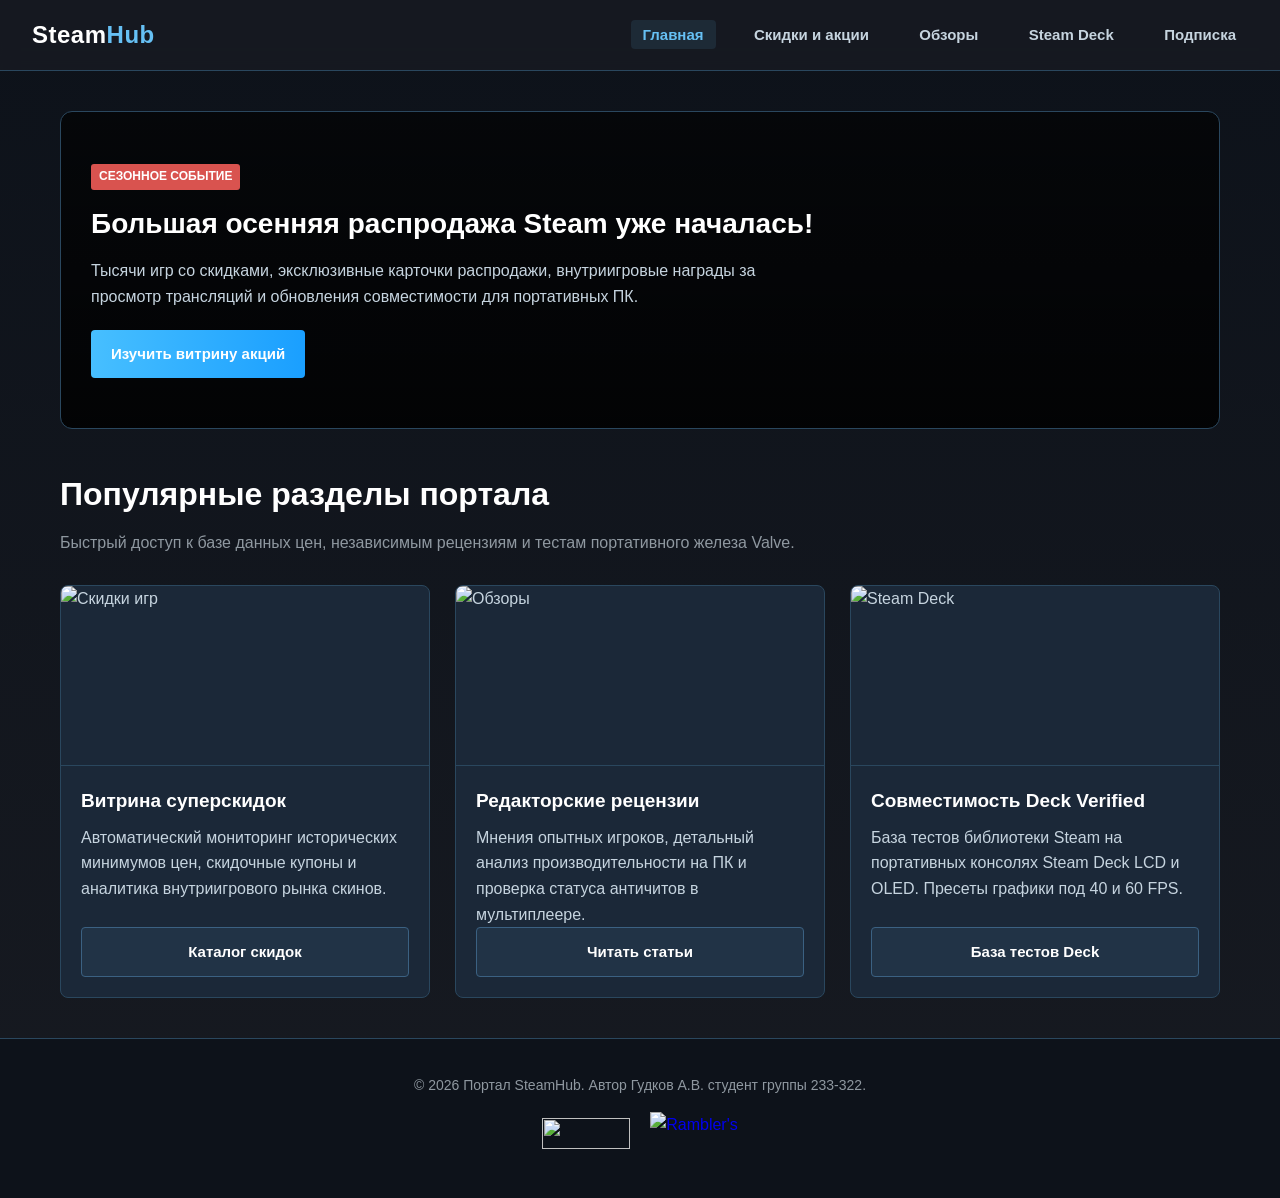
==== index.html @ 80591b8c "index.html" ====
<!DOCTYPE html>
<html lang="ru">
<head>
  <meta charset="UTF-8">
  <title>SteamHub — Главный агрегатор распродаж, онлайна и новостей Steam</title>
  <link rel="stylesheet" href="style.css">

</head>
<body>
  <header>
    <a href="index.html" class="logo">Steam<span>Hub</span></a>
    <nav>
      <a href="index.html" class="active">Главная</a>
      <a href="deals.html">Скидки и акции</a>
      <a href="reviews.html">Обзоры</a>
      <a href="deck.html">Steam Deck</a>
      <a href="feedback.html">Подписка</a>
    </nav>
  </header>

  <main>
    <div class="hero-banner">
      <span class="badge badge-hot">Сезонное событие</span>
      <h2>Большая осенняя распродажа Steam уже началась!</h2>
      <p>Тысячи игр со скидками, эксклюзивные карточки распродажи, внутриигровые награды за просмотр трансляций и обновления совместимости для портативных ПК.</p>
      <a href="deals.html" class="btn" onclick="trackPromoClick()">Изучить витрину акций</a>
    </div>

    <h1>Популярные разделы портала</h1>
    <p class="lead-text">Быстрый доступ к базе данных цен, независимым рецензиям и тестам портативного железа Valve.</p>

    <div class="grid">
      <div class="card">
      <img class="card-img" 
     src="https://static-platform.aghanim.com/cdn-cgi/image/width=1200,quality=80,fit=scale-down,format=webp/news/03/77/7b/9c/03777b9c-41af-417f-b62e-100523e90685.webp" 
     alt="Скидки игр" 
     style="object-fit: cover;">
        <div class="card-body">
          <h3 class="card-title">Витрина суперскидок</h3>
          <p>Автоматический мониторинг исторических минимумов цен, скидочные купоны и аналитика внутриигрового рынка скинов.</p>
          <a href="deals.html" class="btn btn-secondary">Каталог скидок</a>
        </div>
      </div>

      <div class="card">
        <img class="card-img" src="https://images.unsplash.com/photo-1511512578047-dfb367046420?auto=format&fit=crop&w=600&q=80" alt="Обзоры">
        <div class="card-body">
          <h3 class="card-title">Редакторские рецензии</h3>
          <p>Мнения опытных игроков, детальный анализ производительности на ПК и проверка статуса античитов в мультиплеере.</p>
          <a href="reviews.html" class="btn btn-secondary">Читать статьи</a>
        </div>
      </div>

    <div class="card">
 <img class="card-img" src="https://images.unsplash.com/photo-1550745165-9bc0b252726f?auto=format&fit=crop&w=600&q=80" alt="Steam Deck">
  <div class="card-body">
    <h3 class="card-title">Совместимость Deck Verified</h3>
    <p>База тестов библиотеки Steam на портативных консолях Steam Deck LCD и OLED. Пресеты графики под 40 и 60 FPS.</p>
    <a href="deck.html" class="btn btn-secondary">База тестов Deck</a>
  </div>
</div>
    </div>
  </main>

  <footer>
    <p class="footer-text">© 2026 Портал SteamHub. Автор Гудков А.В. студент группы 233-322.</p>
    <div class="counters-block">
      <!-- ИНФОРМЕР LIVEINTERNET -->
<a href="https://www.liveinternet.ru/click"
target="_blank"><img id="licnt5E68" width="88" height="31" style="border:0" 
title="LiveInternet: показано число просмотров и посетителей за 24 часа"
src="[data-uri]"
alt=""/></a><script>(function(d,s){d.getElementById("licnt5E68").src=
"https://counter.yadro.ru/hit?t54.6;r"+escape(d.referrer)+
((typeof(s)=="undefined")?"":";s"+s.width+"*"+s.height+"*"+
(s.colorDepth?s.colorDepth:s.pixelDepth))+";u"+escape(d.URL)+
";h"+escape(d.title.substring(0,150))+";"+Math.random()})
(document,screen)</script>
<!-- Top100 (Kraken) Counter -->
<script>
    (function (w, d, c) {
    (w[c] = w[c] || []).push(function() {
        var options = {
            project: 7752717,
        };
        try {
            w.top100Counter = new top100(options);
        } catch(e) { }
    });
    var n = d.getElementsByTagName("script")[0],
    s = d.createElement("script"),
    f = function () { n.parentNode.insertBefore(s, n); };
    s.type = "text/javascript";
    s.async = true;
    s.src =
    (d.location.protocol == "https:" ? "https:" : "http:") +
    "//st.top100.ru/top100/top100.js";

    if (w.opera == "[object Opera]") {
    d.addEventListener("DOMContentLoaded", f, false);
} else { f(); }
})(window, document, "_top100q");
</script>
  <!-- Видимый виджет Рамблер/топ-100 -->
<a href="https://top100.rambler.ru/home?id=7752717" target="_blank" style="text-decoration:none;">
  <img src="https://kraken.rambler.ru/cnt/?project=7752717" 
       alt="Rambler's Top100" 
       width="88" 
       height="31" 
       style="border:0; display:inline-block;" />
</a>
<!-- END Top100 (Kraken) Counter -->
     
    </div>
  </footer>

  <script>
    function trackPromoClick() {
      if (window._tmr) { _tmr.push({ type: 'reachGoal', goal: 'click_promo_banner' }); }
      if (window.top100Counter) { window.top100Counter.trackEvent('click_promo_banner'); }
    }
  </script>
</body>
</html>
---- style.css ----
:root {
  --bg-darker: #0d121a;
  --bg-primary: #171a21;
  --bg-secondary: #1b2838;
  --bg-card: #213346;
  --accent-blue: #66c0f4;
  --accent-blue-hover: #419cd0;
  --accent-green: #a4d007;
  --accent-discount: #4c6b22;
  --text-main: #c6d4df;
  --text-muted: #8f98a0;
  --text-bright: #ffffff;
  --badge-verified: #59bf40;
  --badge-playable: #e5b324;
}

* { box-sizing: border-box; margin: 0; padding: 0; }

body {
  font-family: 'Segoe UI', -apple-system, BlinkMacSystemFont, Roboto, Oxygen, Ubuntu, sans-serif;
  background: linear-gradient(180deg, var(--bg-darker) 0%, var(--bg-primary) 100%);
  color: var(--text-main);
  line-height: 1.6;
  min-height: 100vh;
  display: flex;
  flex-direction: column;
}

header {
  background-color: rgba(23, 26, 33, 0.95);
  backdrop-filter: blur(8px);
  position: sticky;
  top: 0;
  z-index: 1000;
  padding: 16px 32px;
  display: flex;
  justify-content: space-between;
  align-items: center;
  border-bottom: 1px solid #2a475e;
}

.logo {
  font-size: 24px;
  font-weight: 800;
  color: var(--text-bright);
  text-decoration: none;
  letter-spacing: 0.5px;
}
.logo span { color: var(--accent-blue); }

nav a {
  color: var(--text-main);
  text-decoration: none;
  margin-left: 22px;
  font-weight: 600;
  font-size: 15px;
  transition: all 0.2s ease-in-out;
  padding: 6px 12px;
  border-radius: 4px;
}
nav a:hover, nav a.active {
  color: var(--accent-blue);
  background: rgba(102, 192, 244, 0.1);
}

main {
  flex: 1;
  padding: 40px 20px;
  max-width: 1200px;
  margin: 0 auto;
  width: 100%;
}

h1 {
  font-size: 32px;
  color: var(--text-bright);
  margin-bottom: 10px;
}
.lead-text {
  font-size: 16px;
  color: var(--text-muted);
  margin-bottom: 30px;
}

/* Баннеры и сетка */
.hero-banner {
  background: linear-gradient(rgba(0,0,0,0.65), rgba(0,0,0,0.85)), url('https://images.unsplash.com/photo-1542751371-adc38448a05e?auto=format&fit=crop&w=1200&q=80') center/cover;
  border-radius: 12px;
  padding: 50px 30px;
  margin-bottom: 40px;
  border: 1px solid #2a475e;
}
.hero-banner h2 { font-size: 28px; color: var(--text-bright); margin-bottom: 12px; }
.hero-banner p { font-size: 16px; max-width: 700px; margin-bottom: 20px; }

.grid {
  display: grid;
  grid-template-columns: repeat(auto-fit, minmax(320px, 1fr));
  gap: 25px;
}

.card {
  background-color: var(--bg-secondary);
  border: 1px solid #2a475e;
  border-radius: 8px;
  overflow: hidden;
  display: flex;
  flex-direction: column;
  transition: transform 0.2s, box-shadow 0.2s;
}
.card:hover {
  transform: translateY(-4px);
  box-shadow: 0 8px 24px rgba(0,0,0,0.4);
}

.card-img {
  width: 100%;
  height: 180px;
  object-fit: cover;
  border-bottom: 1px solid #2a475e;
}

.card-body {
  padding: 20px;
  flex: 1;
  display: flex;
  flex-direction: column;
}

.card-title {
  color: var(--text-bright);
  font-size: 19px;
  margin-bottom: 8px;
}

.badge {
  display: inline-block;
  font-size: 12px;
  text-transform: uppercase;
  font-weight: 700;
  padding: 3px 8px;
  border-radius: 3px;
  margin-bottom: 12px;
  align-self: flex-start;
}
.badge-hot { background: #d9534f; color: #fff; }
.badge-deck-verified { background: var(--badge-verified); color: #fff; }
.badge-deck-playable { background: var(--badge-playable); color: #000; }

.discount-tag {
  background: var(--accent-discount);
  color: var(--accent-green);
  font-weight: bold;
  font-size: 18px;
  padding: 4px 8px;
  border-radius: 4px;
  display: inline-block;
}

.price-box {
  display: flex;
  align-items: center;
  gap: 12px;
  margin: 15px 0;
}
.old-price { text-decoration: line-through; color: var(--text-muted); font-size: 14px; }
.final-price { color: var(--accent-green); font-size: 20px; font-weight: bold; }

.btn {
  display: inline-flex;
  justify-content: center;
  align-items: center;
  background: linear-gradient(90deg, #47bfff 0%, #1a9fff 100%);
  color: #fff;
  padding: 12px 20px;
  border-radius: 4px;
  text-decoration: none;
  border: none;
  font-weight: 600;
  font-size: 15px;
  cursor: pointer;
  transition: filter 0.2s;
  margin-top: auto;
}
.btn:hover { filter: brightness(1.15); }
.btn-secondary { background: var(--bg-card); color: var(--text-bright); border: 1px solid #3b6182; }

/* Формы */
form {
  background: var(--bg-secondary);
  border: 1px solid #2a475e;
  padding: 30px;
  border-radius: 8px;
  max-width: 650px;
}
.form-group { margin-bottom: 20px; }
label { display: block; margin-bottom: 8px; font-weight: 600; }
input, select, textarea {
  width: 100%;
  padding: 12px;
  background: #0f141a;
  border: 1px solid #2a475e;
  color: #fff;
  border-radius: 4px;
  font-size: 15px;
}
input:focus, select:focus, textarea:focus {
  outline: none;
  border-color: var(--accent-blue);
}

footer {
  background-color: var(--bg-darker);
  border-top: 1px solid #2a475e;
  padding: 35px 20px;
  text-align: center;
  margin-top: auto;
}
.footer-text { font-size: 14px; color: var(--text-muted); margin-bottom: 15px; }
.counters-block {
  display: flex;
  justify-content: center;
  align-items: center;
  gap: 20px;
  flex-wrap: wrap;
}
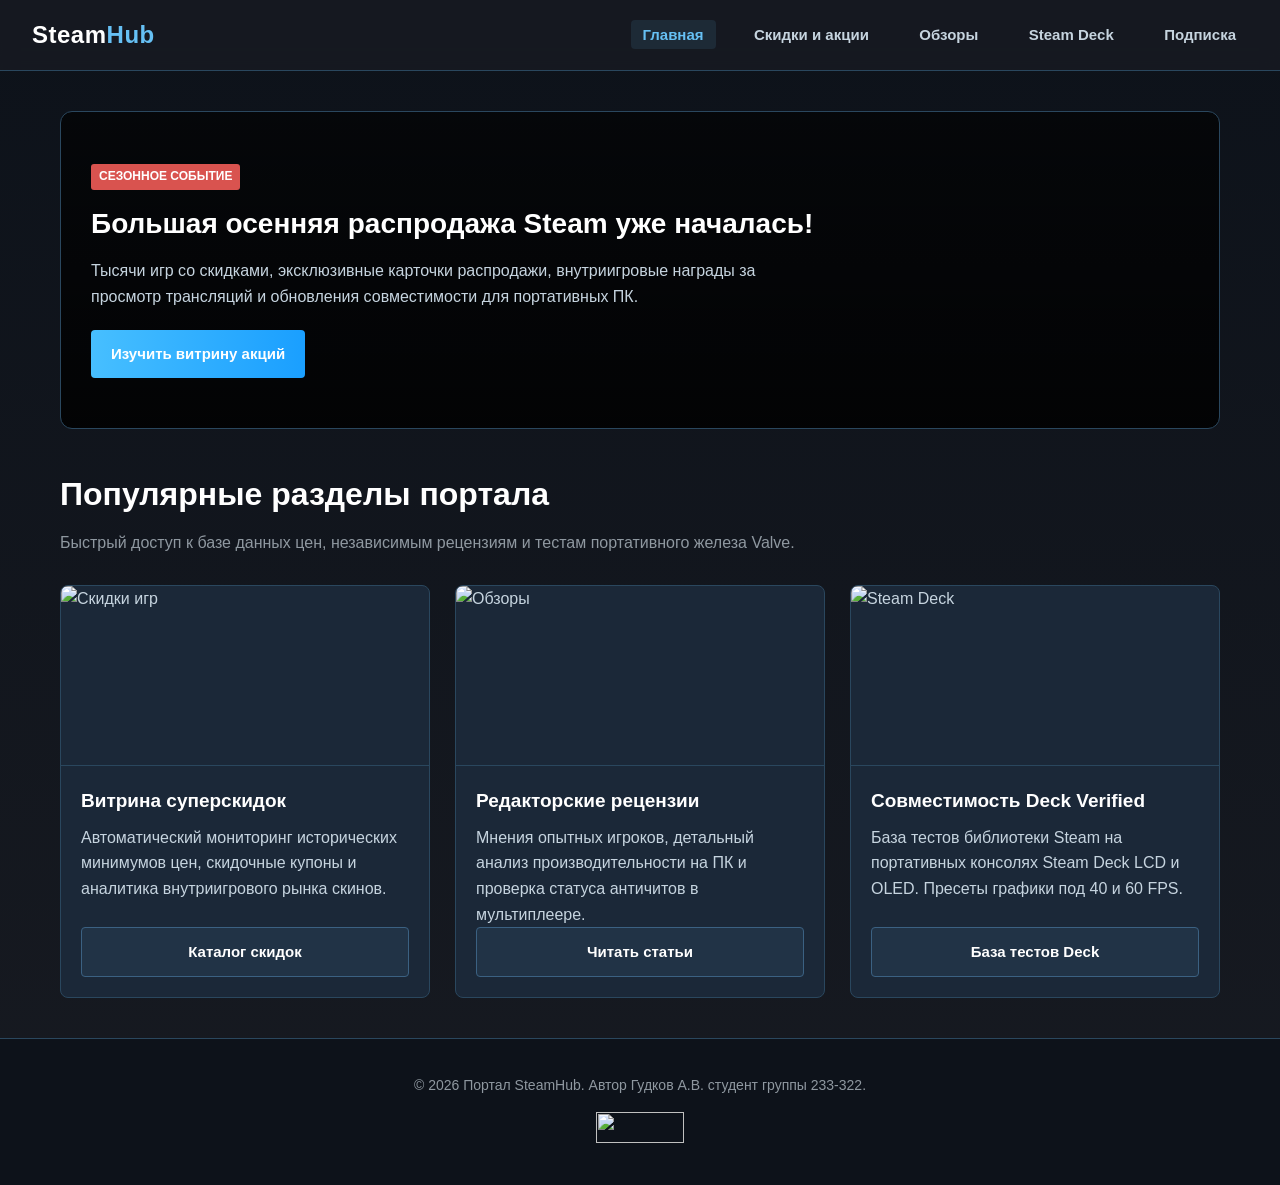
==== commit 19e7f984: "index.html" ====
--- a/index.html
+++ b/index.html
@@ -101,14 +101,9 @@
 } else { f(); }
 })(window, document, "_top100q");
 </script>
-  <!-- Видимый виджет Рамблер/топ-100 -->
-<a href="https://top100.rambler.ru/home?id=7752717" target="_blank" style="text-decoration:none;">
-  <img src="https://kraken.rambler.ru/cnt/?project=7752717" 
-       alt="Rambler's Top100" 
-       width="88" 
-       height="31" 
-       style="border:0; display:inline-block;" />
-</a>
+<noscript>
+  <img src="//counter.rambler.ru/top100.cnt?pid=7752717" alt="Топ-100" />
+</noscript>
 <!-- END Top100 (Kraken) Counter -->
      
     </div>
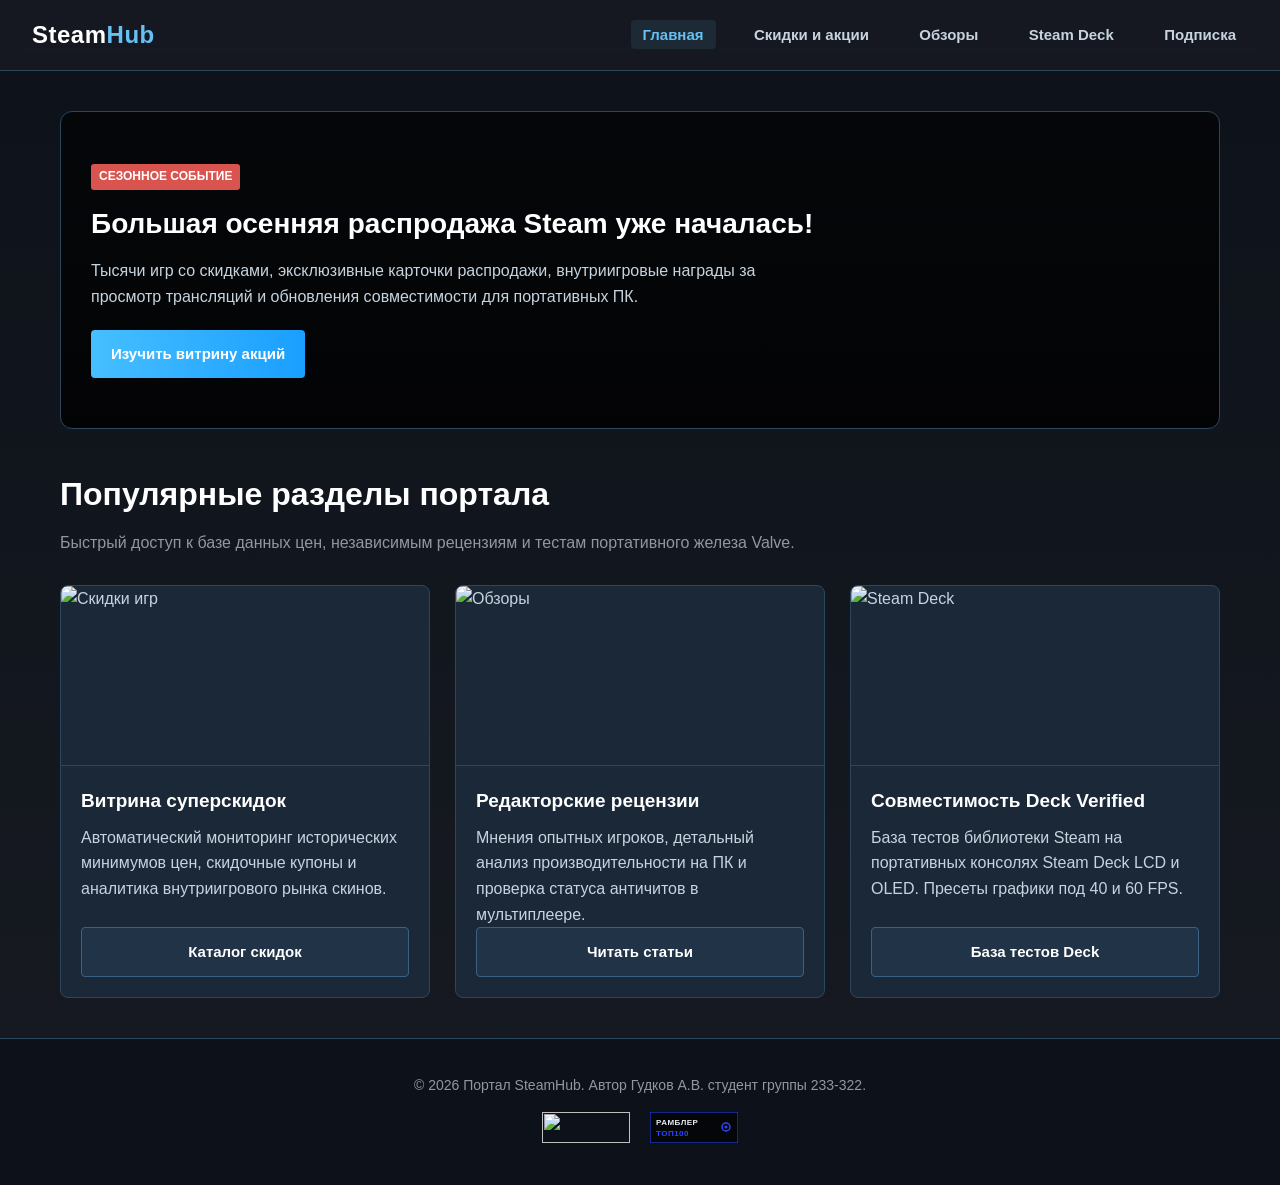
==== commit f86288b0: "index.html" ====
--- a/index.html
+++ b/index.html
@@ -104,8 +104,47 @@
 <noscript>
   <img src="//counter.rambler.ru/top100.cnt?pid=7752717" alt="Топ-100" />
 </noscript>
+<div class="top100-widget">
+      <a href="https://top100.rambler.ru/navi/?resourceId=7752720" target="_blank" rel="nofollow" aria-label="Рамблер ТОП100">
+        <svg xmlns="http://www.w3.org/2000/svg" width="88" height="31" viewBox="0 0 88 31" role="img">
+          <rect width="88" height="31" fill="#05060a" stroke="#2b47ff" stroke-width="1"></rect>
+          <text x="6" y="13" font-family="Inter, Arial, sans-serif" font-size="8" font-weight="800" fill="#e8ecf1" letter-spacing="0.5">РАМБЛЕР</text>
+          <text x="6" y="24" font-family="Inter, Arial, sans-serif" font-size="8" font-weight="800" fill="#2b47ff" letter-spacing="0.5">ТОП100</text>
+          <circle cx="76" cy="15" r="4" fill="none" stroke="#2b47ff" stroke-width="1.5"></circle>
+          <circle cx="76" cy="15" r="1.5" fill="#2b47ff"></circle>
+        </svg>
+      </a>
+    </div>
 <!-- END Top100 (Kraken) Counter -->
-     
+    <!-- mytopf.com counter -->
+<script type="text/javascript">
+var _tmr = window._tmr || (window._tmr = []);
+_tmr.push({id: "3800838", type: "pageView", start: (new Date()).getTime()});
+(function (d, w, id) {
+  if (d.getElementById(id)) return;
+  var ts = d.createElement("script"); ts.type = "text/javascript"; ts.async = true; ts.id = id;
+  ts.src = "https://mytopf.com/js/code.js";
+  var f = function () {var s = d.getElementsByTagName("script")[0]; s.parentNode.insertBefore(ts, s);};
+  if (w.opera == "[object Opera]") { d.addEventListener("DOMContentLoaded", f, false); } else { f(); }
+})(document, window, "tmr-code");
+</script>
+<noscript><div><img src="https://mytopf.com/counter?id=3800838;js=na" style="position:absolute;left:-9999px;" alt="mytopf.com" /></div></noscript>
+<!-- /mytopf.com counter -->
+      <!-- Top.Mail.Ru counter -->
+<script type="text/javascript">
+var _tmr = window._tmr || (window._tmr = []);
+_tmr.push({id: "3800838", type: "pageView", start: (new Date()).getTime()});
+(function (d, w, id) {
+  if (d.getElementById(id)) return;
+  var ts = d.createElement("script"); ts.type = "text/javascript"; ts.async = true; ts.id = id;
+  ts.src = "https://top-fwz1.mail.ru/js/code.js";
+  var f = function () {var s = d.getElementsByTagName("script")[0]; s.parentNode.insertBefore(ts, s);};
+  if (w.opera == "[object Opera]") { d.addEventListener("DOMContentLoaded", f, false); } else { f(); }
+})(document, window, "tmr-code");
+</script>
+<noscript><div><img src="https://top-fwz1.mail.ru/counter?id=3800838;js=na" style="position:absolute;left:-9999px;" alt="Top.Mail.Ru" /></div></noscript>
+<!-- /Top.Mail.Ru counter -->
+
     </div>
   </footer>
 
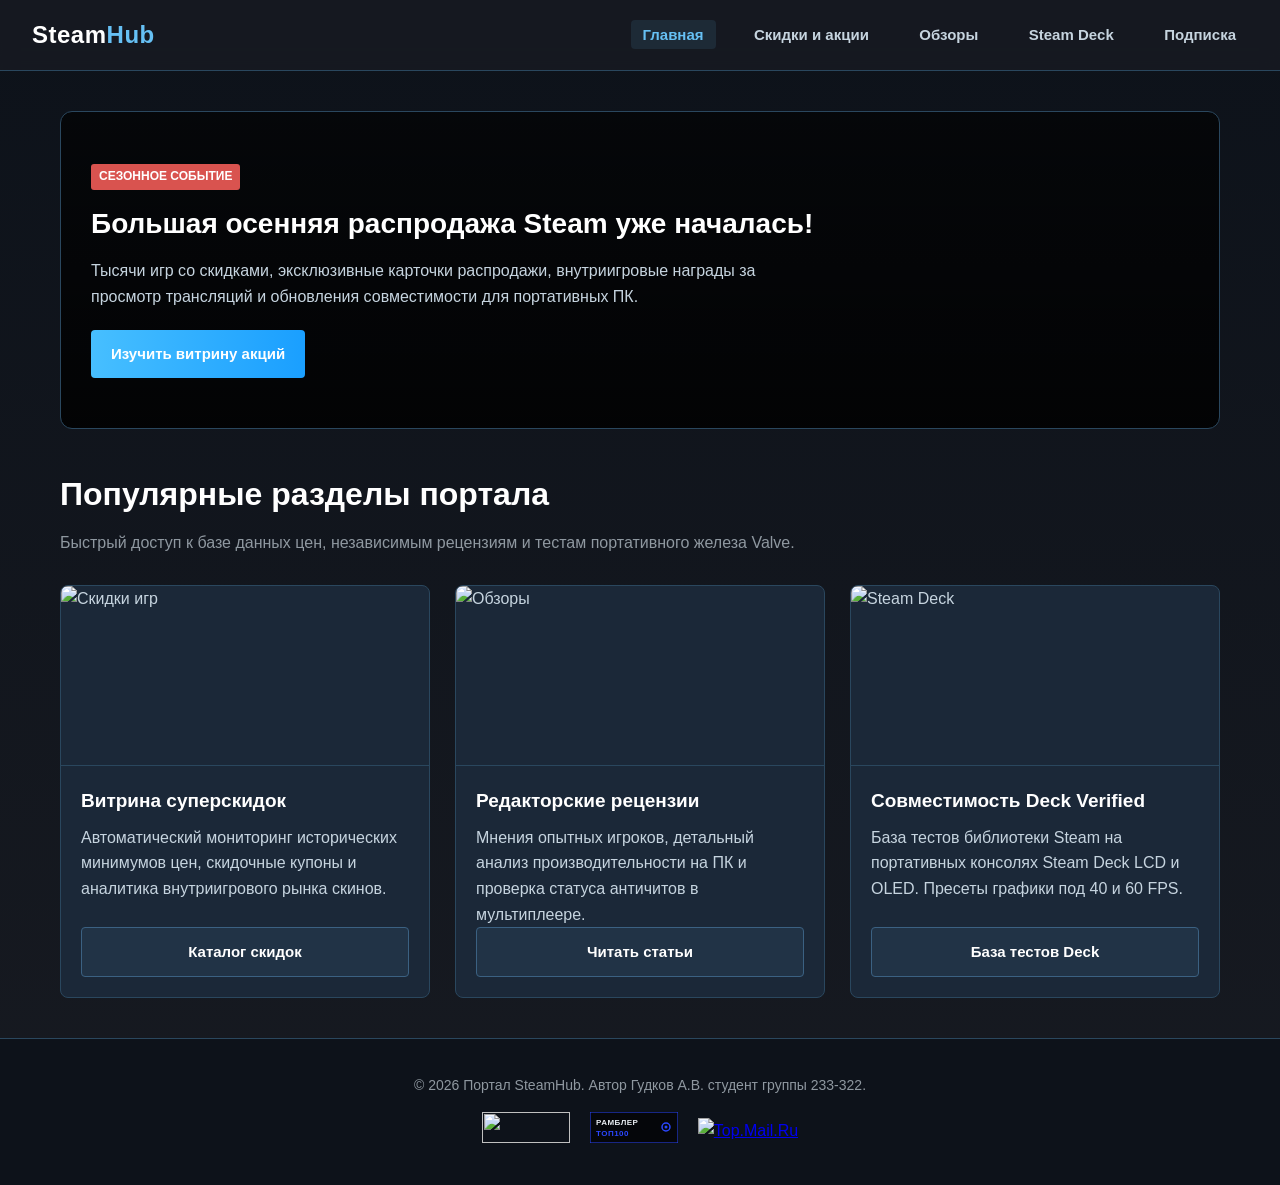
==== commit 23a9d800: "index.html" ====
--- a/index.html
+++ b/index.html
@@ -143,6 +143,7 @@
 })(document, window, "tmr-code");
 </script>
 <noscript><div><img src="https://top-fwz1.mail.ru/counter?id=3800838;js=na" style="position:absolute;left:-9999px;" alt="Top.Mail.Ru" /></div></noscript>
+<a data-mma-attribute="Top.Mail.Ru" href="https://top.mail.ru/jump?from=3800838" rel="noopener" target="_blank"><img alt="Top.Mail.Ru" height="31" src="https://top-fwz1.mail.ru/counter?id=3800459;t=479;l=1" style="border:0;" title="Top.Mail.Ru" width="88" onerror="this.onerror=null;this.src='img/topmail.svg';"></a>      
 <!-- /Top.Mail.Ru counter -->
 
     </div>
